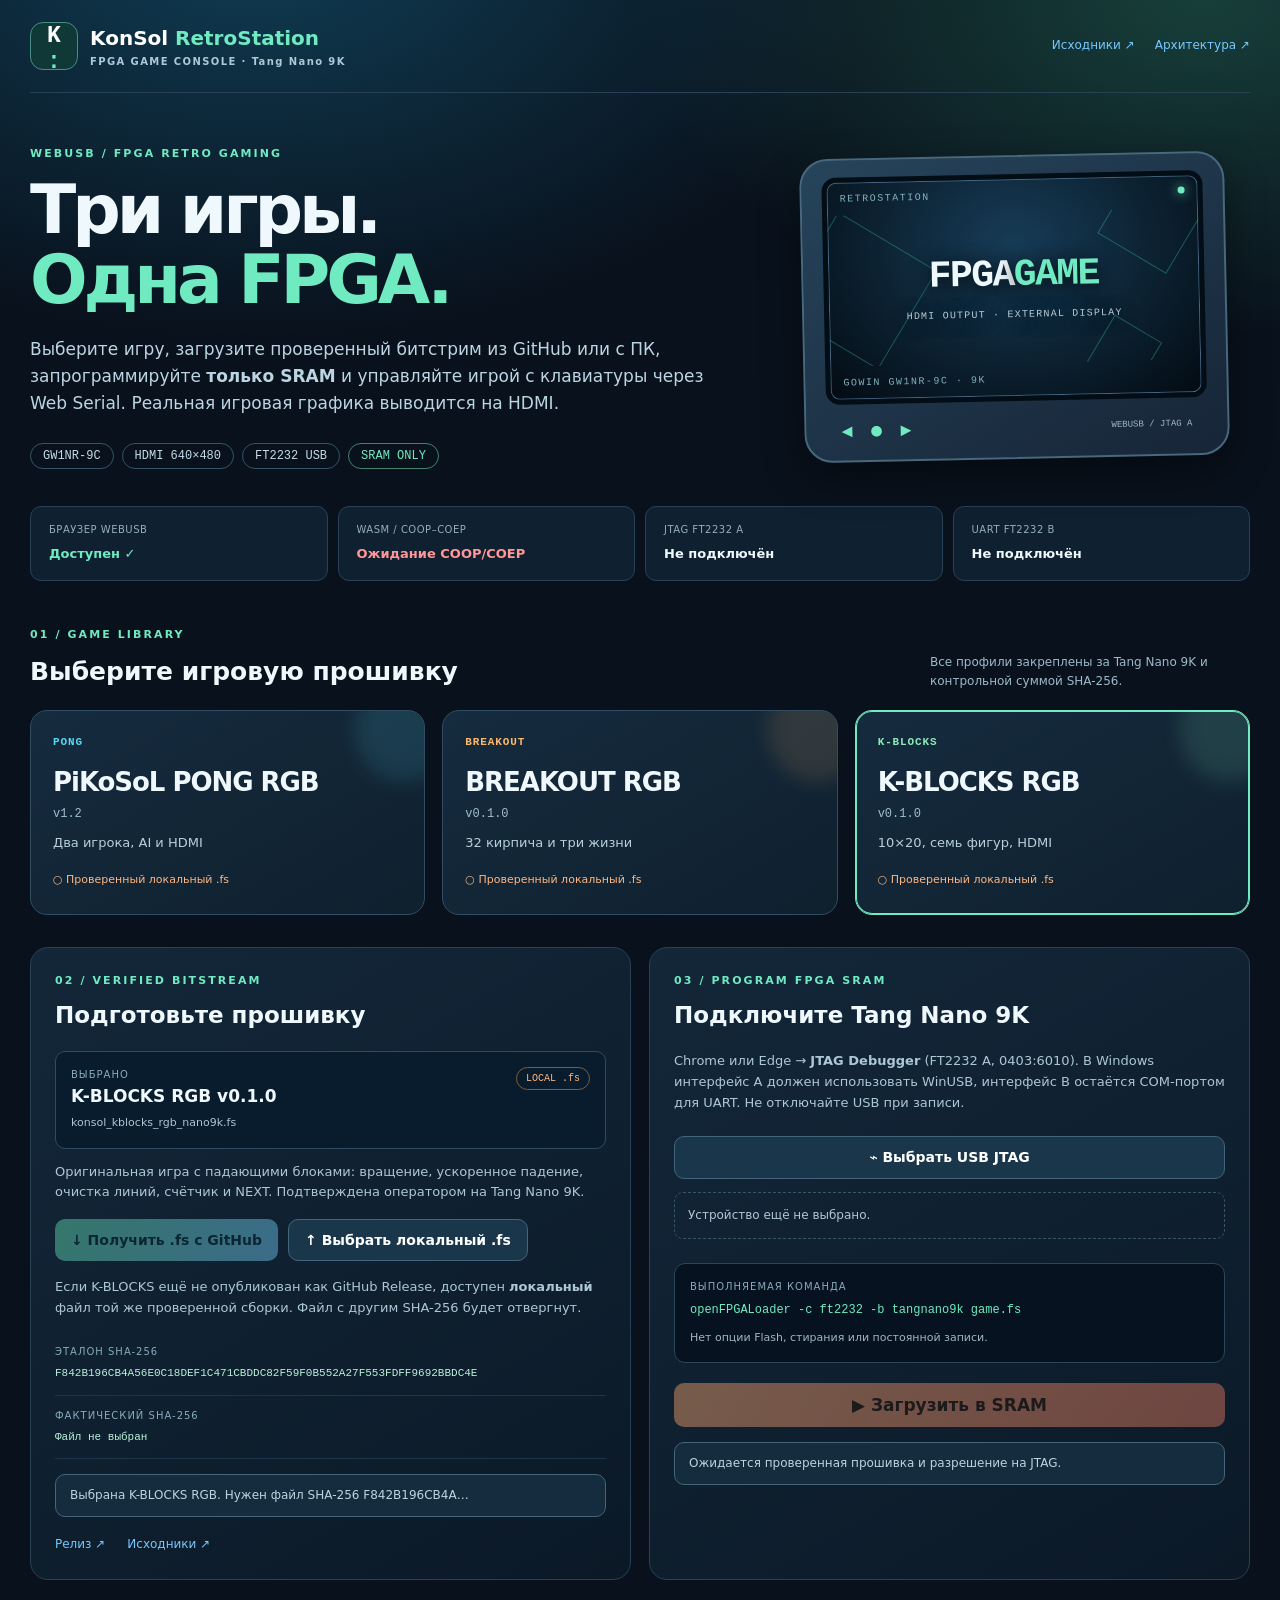
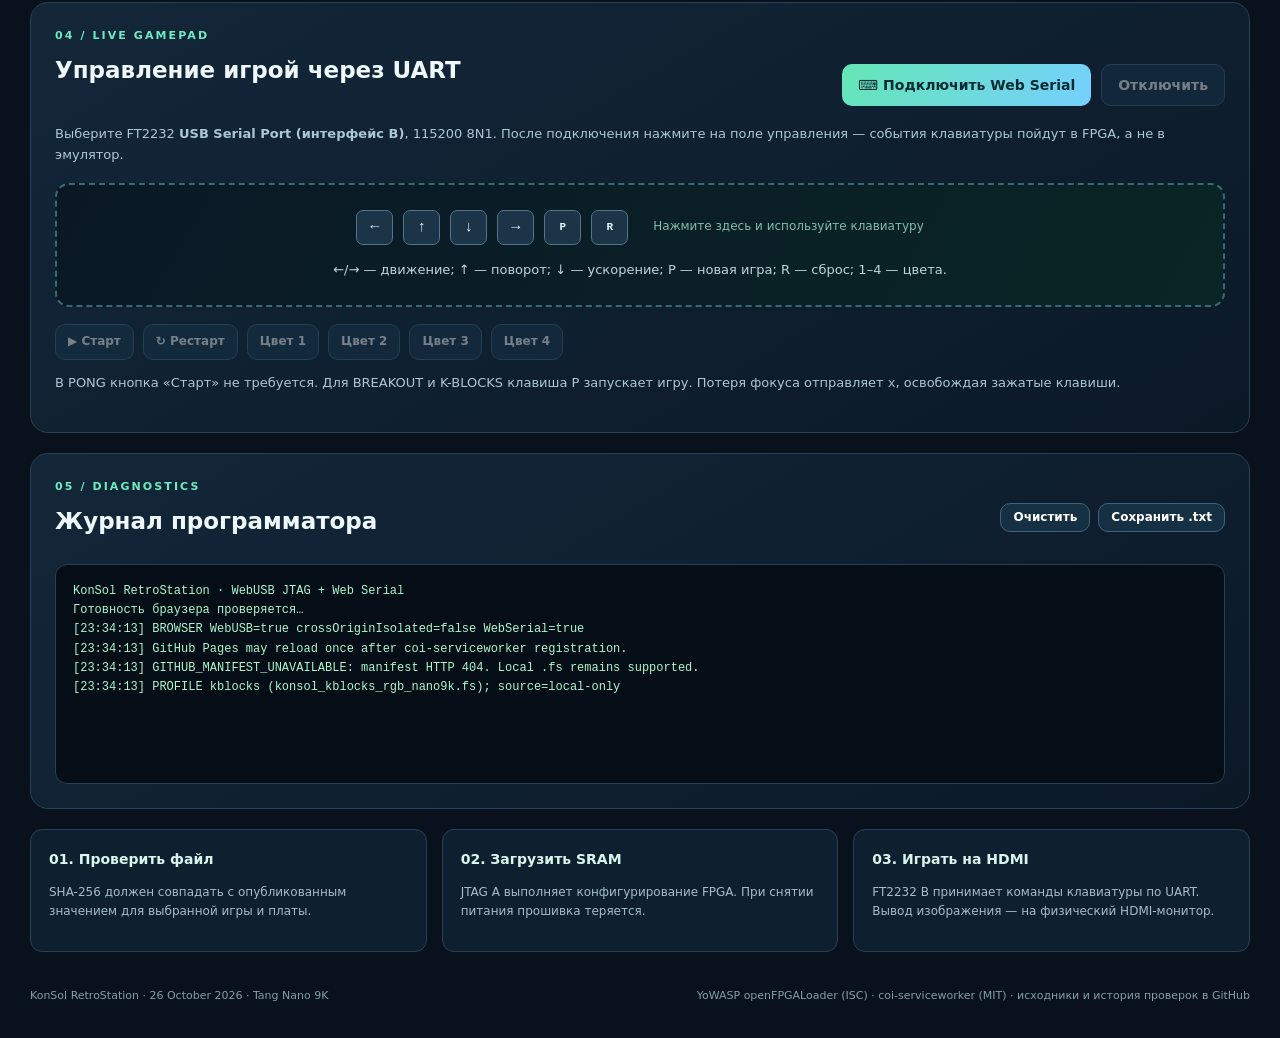
==== docs/console/index.html @ 0980769a "feat(console): browser FPGA game selector, WebUSB SRAM and Web Serial, pinned Pages release deploy" ====
<!doctype html>
<html lang="ru">
<head>
  <meta charset="utf-8">
  <meta name="viewport" content="width=device-width, initial-scale=1">
  <meta name="theme-color" content="#0b1523">
  <meta name="description" content="KonSol RetroStation — браузерная игровая консоль и SRAM WebUSB-программатор для Sipeed Tang Nano 9K. Pong, Breakout, K-Blocks.">
  <title>KonSol RetroStation · FPGA GAME CONSOLE</title>
  <link rel="stylesheet" href="./style.css">
  <!-- MIT-licensed coi-serviceworker is downloaded from a pinned version of our existing PiKoSoL loader at Pages build time. -->
  <script src="./coi-serviceworker.js"></script>
  <script type="module" src="./app.js"></script>
</head>
<body>
  <div class="top-glow"></div>
  <div class="shell">
    <header class="topbar">
      <a class="identity" href="../"><span class="mark">K<span>:</span></span><span>KonSol <b>RetroStation</b><small>FPGA GAME CONSOLE · Tang Nano 9K</small></span></a>
      <nav aria-label="Проект">
        <a href="https://github.com/AIDevelopersMonster/KonSol-RetroStation" target="_blank" rel="noopener noreferrer">Исходники ↗</a>
        <a href="https://github.com/AIDevelopersMonster/KonSol-RetroStation/blob/main/docs/ARCHITECTURE.md" target="_blank" rel="noopener noreferrer">Архитектура ↗</a>
      </nav>
    </header>

    <main>
      <section class="hero">
        <div>
          <p class="eyebrow">WEBUSB / FPGA RETRO GAMING</p>
          <h1>Три игры.<br><span>Одна FPGA.</span></h1>
          <p class="lead">Выберите игру, загрузите проверенный битстрим из GitHub или с ПК, запрограммируйте <strong>только SRAM</strong> и управляйте игрой с клавиатуры через Web Serial. Реальная игровая графика выводится на HDMI.</p>
          <div class="capabilities"><span>GW1NR-9C</span><span>HDMI 640×480</span><span>FT2232 USB</span><span class="safe">SRAM ONLY</span></div>
        </div>
        <div class="console-graphic" aria-label="Схема аппаратной консоли" role="img">
          <div class="console-screen"><div class="screen-top"><span>RETROSTATION</span><span class="live-dot"></span></div><div class="screen-middle"><div class="ornament a"></div><div class="ornament b"></div><div class="ornament c"></div><div class="screen-copy">FPGA<span>GAME</span><small>HDMI OUTPUT · EXTERNAL DISPLAY</small></div></div><div class="screen-foot">GOWIN GW1NR-9C · 9K</div></div>
          <div class="console-front"><span>◀</span><span>●</span><span>▶</span><small>WEBUSB / JTAG A</small></div>
        </div>
      </section>

      <div class="environment" role="group" aria-label="Проверка браузера">
        <div><span>БРАУЗЕР WEBUSB</span><strong id="usb-status">Проверка…</strong></div>
        <div><span>WASM / COOP–COEP</span><strong id="isolation-status">Проверка…</strong></div>
        <div><span>JTAG FT2232 A</span><strong id="jtag-status">Не подключён</strong></div>
        <div><span>UART FT2232 B</span><strong id="serial-status">Не подключён</strong></div>
      </div>

      <section class="library" aria-labelledby="library-title">
        <div class="section-head"><div><p class="eyebrow">01 / GAME LIBRARY</p><h2 id="library-title">Выберите игровую прошивку</h2></div><p>Все профили закреплены за Tang Nano 9K и контрольной суммой SHA-256.</p></div>
        <div class="game-grid" id="game-grid" role="radiogroup" aria-label="Выбор игры">
          <div class="loading">Загрузка проверенного каталога игр…</div>
        </div>
      </section>

      <div class="columns">
        <section class="panel" aria-labelledby="firmware-title">
          <p class="eyebrow">02 / VERIFIED BITSTREAM</p>
          <h2 id="firmware-title">Подготовьте прошивку</h2>
          <div class="selected"><div><small>ВЫБРАНО</small><strong id="selected-game">—</strong><span id="selected-file">Нет файла .fs</span></div><div id="remote-status" class="status-pill">Проверка GitHub…</div></div>
          <p class="help" id="game-description">Выберите одну из игр.</p>
          <div class="actions">
            <button id="download-button" class="button primary" type="button" disabled>↓ Получить .fs с GitHub</button>
            <button id="local-button" class="button outline" type="button" disabled>↑ Выбрать локальный .fs</button>
            <input type="file" id="local-file" accept=".fs" hidden>
          </div>
          <p class="help">Если K-BLOCKS ещё не опубликован как GitHub Release, доступен <b>локальный</b> файл той же проверенной сборки. Файл с другим SHA-256 будет отвергнут.</p>
          <div class="checksum"><span>ЭТАЛОН SHA-256</span><code id="expected-sha">—</code></div>
          <div class="checksum"><span>ФАКТИЧЕСКИЙ SHA-256</span><code id="actual-sha">Файл не выбран</code></div>
          <div class="result neutral" id="verification-status" role="status">Для программирования необходим точный SHA-256 PASS.</div>
          <div class="minor-links"><a id="release-link" target="_blank" rel="noopener noreferrer">Релиз ↗</a><a id="source-link" target="_blank" rel="noopener noreferrer">Исходники ↗</a></div>
        </section>

        <section class="panel" aria-labelledby="program-title">
          <p class="eyebrow">03 / PROGRAM FPGA SRAM</p>
          <h2 id="program-title">Подключите Tang Nano 9K</h2>
          <p class="help">Chrome или Edge → <b>JTAG Debugger</b> (FT2232 A, 0403:6010). В Windows интерфейс A должен использовать WinUSB, интерфейс B остаётся COM-портом для UART. Не отключайте USB при записи.</p>
          <button id="connect-jtag" class="button outline wide" type="button">⌁ Выбрать USB JTAG</button>
          <p id="device-description" class="device-info">Устройство ещё не выбрано.</p>
          <div class="command"><span>ВЫПОЛНЯЕМАЯ КОМАНДА</span><code>openFPGALoader -c ft2232 -b tangnano9k game.fs</code><small>Нет опции Flash, стирания или постоянной записи.</small></div>
          <button id="program-button" class="button program wide" type="button" disabled>▶ Загрузить в SRAM</button>
          <div class="result neutral" id="program-status" role="status">Ожидается проверенная прошивка и разрешение на JTAG.</div>
        </section>
      </div>

      <section class="panel controller" aria-labelledby="controls-title">
        <div class="section-head"><div><p class="eyebrow">04 / LIVE GAMEPAD</p><h2 id="controls-title">Управление игрой через UART</h2></div><div class="serial-buttons"><button id="connect-serial" class="button primary" type="button">⌨ Подключить Web Serial</button><button id="disconnect-serial" class="button outline" type="button" disabled>Отключить</button></div></div>
        <p class="help">Выберите FT2232 <b>USB Serial Port (интерфейс B)</b>, 115200 8N1. После подключения нажмите на поле управления — события клавиатуры пойдут в FPGA, а не в эмулятор.</p>
        <div id="gamepad" class="gamepad" tabindex="0" role="group" aria-label="Игровая клавиатура" aria-describedby="controls-description">
          <div class="gamepad-keys"><span class="keycap">←</span><span class="keycap">↑</span><span class="keycap">↓</span><span class="keycap">→</span><span class="keycap small-key">P</span><span class="keycap small-key">R</span><span class="gamepad-tip">Нажмите здесь и используйте клавиатуру</span></div>
          <p id="controls-description">Для каждой игры назначение клавиш своё.</p>
        </div>
        <div class="quick"><button class="button outline quick-cmd" data-command="p" type="button" disabled>▶ Старт</button><button class="button outline quick-cmd" data-command="r" type="button" disabled>↻ Рестарт</button><button class="button outline quick-cmd" data-command="1" type="button" disabled>Цвет 1</button><button class="button outline quick-cmd" data-command="2" type="button" disabled>Цвет 2</button><button class="button outline quick-cmd" data-command="3" type="button" disabled>Цвет 3</button><button class="button outline quick-cmd" data-command="4" type="button" disabled>Цвет 4</button></div>
        <p class="help">В PONG кнопка «Старт» не требуется. Для BREAKOUT и K-BLOCKS клавиша P запускает игру. Потеря фокуса отправляет <code>x</code>, освобождая зажатые клавиши.</p>
      </section>

      <section class="panel event-log"><div class="log-head"><div><p class="eyebrow">05 / DIAGNOSTICS</p><h2>Журнал программатора</h2></div><div class="log-actions"><button id="clear-log" class="button text-button" type="button">Очистить</button><button id="download-log" class="button text-button" type="button">Сохранить .txt</button></div></div><pre id="log" role="log" aria-live="off">KonSol RetroStation · WebUSB JTAG + Web Serial
Готовность браузера проверяется…
</pre></section>

      <section class="howto"><div><b>01. Проверить файл</b><p>SHA-256 должен совпадать с опубликованным значением для выбранной игры и платы.</p></div><div><b>02. Загрузить SRAM</b><p>JTAG A выполняет конфигурирование FPGA. При снятии питания прошивка теряется.</p></div><div><b>03. Играть на HDMI</b><p>FT2232 B принимает команды клавиатуры по UART. Вывод изображения — на физический HDMI-монитор.</p></div></section>
    </main>
    <footer><span>KonSol RetroStation · 26 October 2026 · Tang Nano 9K</span><span>YoWASP openFPGALoader (ISC) · coi-serviceworker (MIT) · исходники и история проверок в GitHub</span></footer>
  </div>
</body>
</html>
---- docs/console/style.css ----
:root{color-scheme:dark;--bg:#09111c;--panel:#101f2e;--panel2:#132639;--edge:#284156;--text:#eff8fc;--muted:#9dbac9;--mint:#70eac1;--blue:#77c8fe;--orange:#ffb681}*{box-sizing:border-box}html{scroll-behavior:smooth}body{margin:0;background:var(--bg);color:var(--text);font:14px/1.6 system-ui,-apple-system,"Segoe UI",sans-serif}button,input{font:inherit}button{cursor:pointer}button:disabled{opacity:.43;cursor:not-allowed}a{color:var(--blue);text-decoration:none}a:hover{text-decoration:underline}a:focus-visible,button:focus-visible,.gamepad:focus-visible,.game-card:focus-visible{outline:3px solid var(--mint);outline-offset:3px}.top-glow{position:absolute;z-index:-1;top:0;width:100%;height:640px;background:radial-gradient(ellipse 800px 500px at 20% -60px,#103d54 0,transparent 80%),radial-gradient(ellipse 720px 420px at 94% 0,#173f3a 0,transparent 80%)}.shell{max-width:1440px;margin:auto;padding:0 30px}.topbar{display:flex;justify-content:space-between;align-items:center;gap:26px;border-bottom:1px solid var(--edge);padding:22px 0}.identity{display:flex;gap:12px;align-items:center;color:#fff;font-weight:850;font-size:20px}.identity b{color:var(--mint)}.identity small{display:block;font-size:10px;color:#adc9d8;letter-spacing:.14em}.mark{display:grid;place-items:center;width:48px;height:48px;font:900 23px ui-monospace,monospace;border:1px solid #468e85;border-radius:13px;background:#103836}.mark span{color:var(--mint)}.topbar nav{display:flex;gap:20px;flex-wrap:wrap}.topbar nav a{font-size:12px}.hero{display:grid;grid-template-columns:1.25fr .85fr;gap:55px;align-items:center;padding:52px 0 37px}.eyebrow{color:var(--mint);font-size:11px;font-weight:800;letter-spacing:.19em;margin:0 0 8px}.hero h1{font-size:clamp(45px,5.3vw,78px);line-height:1.04;letter-spacing:-.06em;margin:12px 0 20px}.hero h1 span{color:var(--mint)}.lead{color:#bbd5e2;font-size:17px;max-width:680px}.capabilities{display:flex;gap:8px;flex-wrap:wrap;margin-top:26px}.capabilities span{border:1px solid #335467;border-radius:20px;padding:5px 12px;font:12px ui-monospace,monospace;color:#c4dce8}.capabilities .safe{border-color:#43836b;color:var(--mint)}.console-graphic{max-width:425px;width:100%;margin:0 auto;padding:17px 20px;background:linear-gradient(150deg,#26445b,#172537);border:2px solid #47687d;border-radius:28px;transform:rotate(-1.2deg);box-shadow:0 15px 40px #0006}.console-screen{min-height:225px;border:5px solid #020d15;border-radius:14px;background:radial-gradient(ellipse at 50% 30%,#173c57,#030b12);box-shadow:inset 0 0 0 1px #476785}.screen-top,.screen-foot{display:flex;justify-content:space-between;margin:11px 13px;color:#83b2bd;font:10px ui-monospace,monospace;letter-spacing:.15em}.live-dot{width:7px;height:7px;border-radius:100%;background:var(--mint);box-shadow:0 0 12px var(--mint)}.screen-middle{position:relative;min-height:151px;display:grid;place-items:center;overflow:hidden}.screen-copy{z-index:1;font:900 38px/1 ui-monospace,monospace;letter-spacing:-.04em;text-align:center;text-shadow:0 3px 20px #03080c}.screen-copy span{color:var(--mint)}.screen-copy small{display:block;font:10px ui-monospace,monospace;letter-spacing:.12em;color:#b8ccd7;margin-top:15px}.ornament{position:absolute;border:1px solid #4afcca45;transform:rotate(32deg)}.ornament.a{width:115px;height:115px;left:-28px}.ornament.b{width:80px;height:80px;right:6px;top:-30px}.ornament.c{width:55px;height:55px;right:49px;bottom:-19px}.console-front{display:flex;align-items:center;gap:18px;margin:15px 15px 2px;color:var(--mint)}.console-front small{margin-left:auto;color:#9ab8c8;font:9px ui-monospace,monospace}.environment{display:grid;grid-template-columns:repeat(4,1fr);gap:10px;margin:0 0 45px}.environment div{background:#0f2131;border:1px solid var(--edge);border-radius:11px;padding:15px 18px;min-width:0}.environment span{display:block;font-size:10px;color:#93adbf;letter-spacing:.05em}.environment strong{display:block;margin-top:6px;font-size:13px;overflow-wrap:anywhere}.environment .pass{color:var(--mint)}.environment .fail{color:#ff9797}.section-head{display:flex;align-items:end;justify-content:space-between;gap:18px;margin-bottom:18px}.section-head h2{font-size:25px;margin:0}.section-head>p{color:var(--muted);font-size:12px;max-width:320px;margin:0}.library{margin:0 0 32px}.game-grid{display:grid;grid-template-columns:repeat(3,1fr);gap:17px}.game-card{min-width:0;color:var(--text);text-align:left;background:linear-gradient(150deg,#152b3e,#0f202e);border:1px solid #314d62;border-radius:17px;padding:23px 22px;position:relative;overflow:hidden;cursor:pointer;min-height:205px;transition:border-color .15s,transform .15s}.game-card:hover{transform:translateY(-3px);border-color:#73bdc9}.game-card.active{border-color:var(--mint);box-shadow:inset 0 0 0 1px var(--mint)}.game-card .game-mark{font:800 11px ui-monospace,monospace;letter-spacing:.08em;color:var(--card-color,var(--mint))}.game-card .game-title{font-size:26px;font-weight:850;margin:14px 0 4px;letter-spacing:-.04em}.game-card .game-version{font:12px ui-monospace,monospace;color:#a1bece}.game-card .game-sub{font-size:13px;color:#b7d0db;margin-top:12px}.game-card .game-state{font-size:11px;color:var(--muted);margin-top:17px}.game-card .game-state.ready{color:var(--mint)}.game-card .game-state.local{color:var(--orange)}.game-card .swatch{position:absolute;width:100px;height:100px;right:-30px;top:-30px;border-radius:50%;background:var(--card-color,var(--mint));opacity:.13;filter:blur(10px)}.loading{color:var(--muted);padding:25px}.columns{display:grid;grid-template-columns:1fr 1fr;gap:18px}.panel{background:linear-gradient(150deg,#132739,#0b1927);border:1px solid var(--edge);border-radius:18px;padding:24px;min-width:0;margin-bottom:20px}.panel h2{font-size:23px;margin:7px 0 17px}.help{font-size:13px;color:#acc7d6;line-height:1.6}.selected{border:1px solid #2e4b61;padding:15px;display:flex;align-items:flex-start;justify-content:space-between;gap:10px;background:#091c2d;border-radius:10px}.selected small,.command span,.checksum span{display:block;font-size:10px;color:#89aabd;letter-spacing:.1em}.selected strong{display:block;font-size:17px}.selected span{font-size:11px;color:#adc4d3;overflow-wrap:anywhere}.status-pill{border:1px solid #526d79;border-radius:15px;padding:5px 9px;font:10px ui-monospace,monospace;white-space:nowrap;flex-shrink:0;color:#bcd0dd}.status-pill.ready{color:var(--mint);border-color:#25775e}.status-pill.local{color:var(--orange);border-color:#805c3c}.actions{display:flex;flex-wrap:wrap;gap:10px;margin:16px 0}.button{border:1px solid #42637a;border-radius:10px;background:#1b364b;color:white;padding:11px 16px;font-weight:700;white-space:normal;line-height:1.3}.button.primary{border:0;background:linear-gradient(120deg,#65e6b5,#75cffe);color:#062b33}.button.outline{background:#19364b;border-color:#42657c}.button.program{background:linear-gradient(120deg,#ffa96d,#ef7d61);color:#301604;border:0;font-size:17px}.button.wide{width:100%;margin-top:10px}.button.text-button{padding:6px 12px;font-size:12px;background:#152f43}.checksum{padding:12px 0;border-bottom:1px solid #1d3548}.checksum code{display:block;font:11px/1.6 ui-monospace,monospace;color:#b9f2d9;margin-top:5px;overflow-wrap:anywhere}.result{font-size:12px;border:1px solid #43667a;border-radius:10px;padding:11px 14px;margin-top:15px}.result.neutral{color:#bdd3df;background:#142c3d}.result.ok{color:#9bffce;border-color:#368c6d;background:#113b32}.result.error{color:#ffb8b8;border-color:#915665;background:#3b1d29}.minor-links{display:flex;gap:22px;margin-top:18px;font-size:12px}.device-info{border:1px dashed #365669;padding:13px;border-radius:9px;font-size:12px;color:#b0c7d4;margin:13px 0}.command{border:1px solid #2a4658;background:#06121f;border-radius:11px;margin:24px 0 10px;padding:15px}.command code{display:block;font:12px ui-monospace,monospace;margin:8px 0;color:var(--mint);overflow-wrap:anywhere}.command small{font-size:11px;color:#9eb6c2}.controller{margin-top:2px}.serial-buttons{display:flex;flex-wrap:wrap;gap:10px}.gamepad{outline:none;border:2px dashed #3c6875;background:linear-gradient(120deg,#0a1826,#092525);border-radius:14px;padding:25px;text-align:center;margin:17px 0;cursor:pointer}.gamepad:focus{border-color:var(--mint);box-shadow:0 0 0 1px var(--mint)}.gamepad-keys{display:flex;flex-wrap:wrap;gap:10px;align-items:center;justify-content:center}.keycap{display:grid;place-items:center;background:#1b3448;border:1px solid #537389;border-radius:7px;min-width:37px;height:35px;color:#e2f7fb;font:700 15px ui-monospace,monospace}.keycap.small-key{font-size:11px}.gamepad-tip{color:#86bba9;margin-left:15px;font-size:12px}.gamepad p{color:#bfd6d9;font-size:13px;margin:15px 0 0}.quick{display:flex;flex-wrap:wrap;gap:9px}.quick .button{font-size:12px;padding:9px 12px}.log-head{display:flex;justify-content:space-between;gap:10px;align-items:center}.log-actions{display:flex;gap:8px}.event-log pre{margin:7px 0 0;min-height:220px;max-height:320px;overflow:auto;white-space:pre-wrap;overflow-wrap:anywhere;background:#050e17;border:1px solid #284052;border-radius:12px;color:#acf7d0;padding:17px;font:12px/1.6 ui-monospace,monospace}.howto{display:grid;grid-template-columns:repeat(3,1fr);gap:15px}.howto>div{background:#0e2030;border:1px solid var(--edge);padding:18px;border-radius:12px}.howto b{color:#d9f5ec}.howto p{font-size:12px;color:#a3bdcb}footer{display:flex;justify-content:space-between;flex-wrap:wrap;gap:17px;padding:35px 0;color:#819fab;font-size:11px}@media(max-width:1000px){.hero,.columns{grid-template-columns:1fr}.console-graphic{display:none}.environment{grid-template-columns:repeat(2,1fr)}}@media(max-width:720px){.game-grid,.howto{grid-template-columns:1fr}.shell{padding:0 14px}.topbar{flex-wrap:wrap}.section-head{display:block}.section-head>p{margin-top:10px}.panel{padding:17px}.hero{padding-top:38px}.hero h1{font-size:47px}.selected{flex-wrap:wrap}.environment div{padding:12px}}@media(prefers-reduced-motion:reduce){.game-card{transition:none}.game-card:hover{transform:none}}
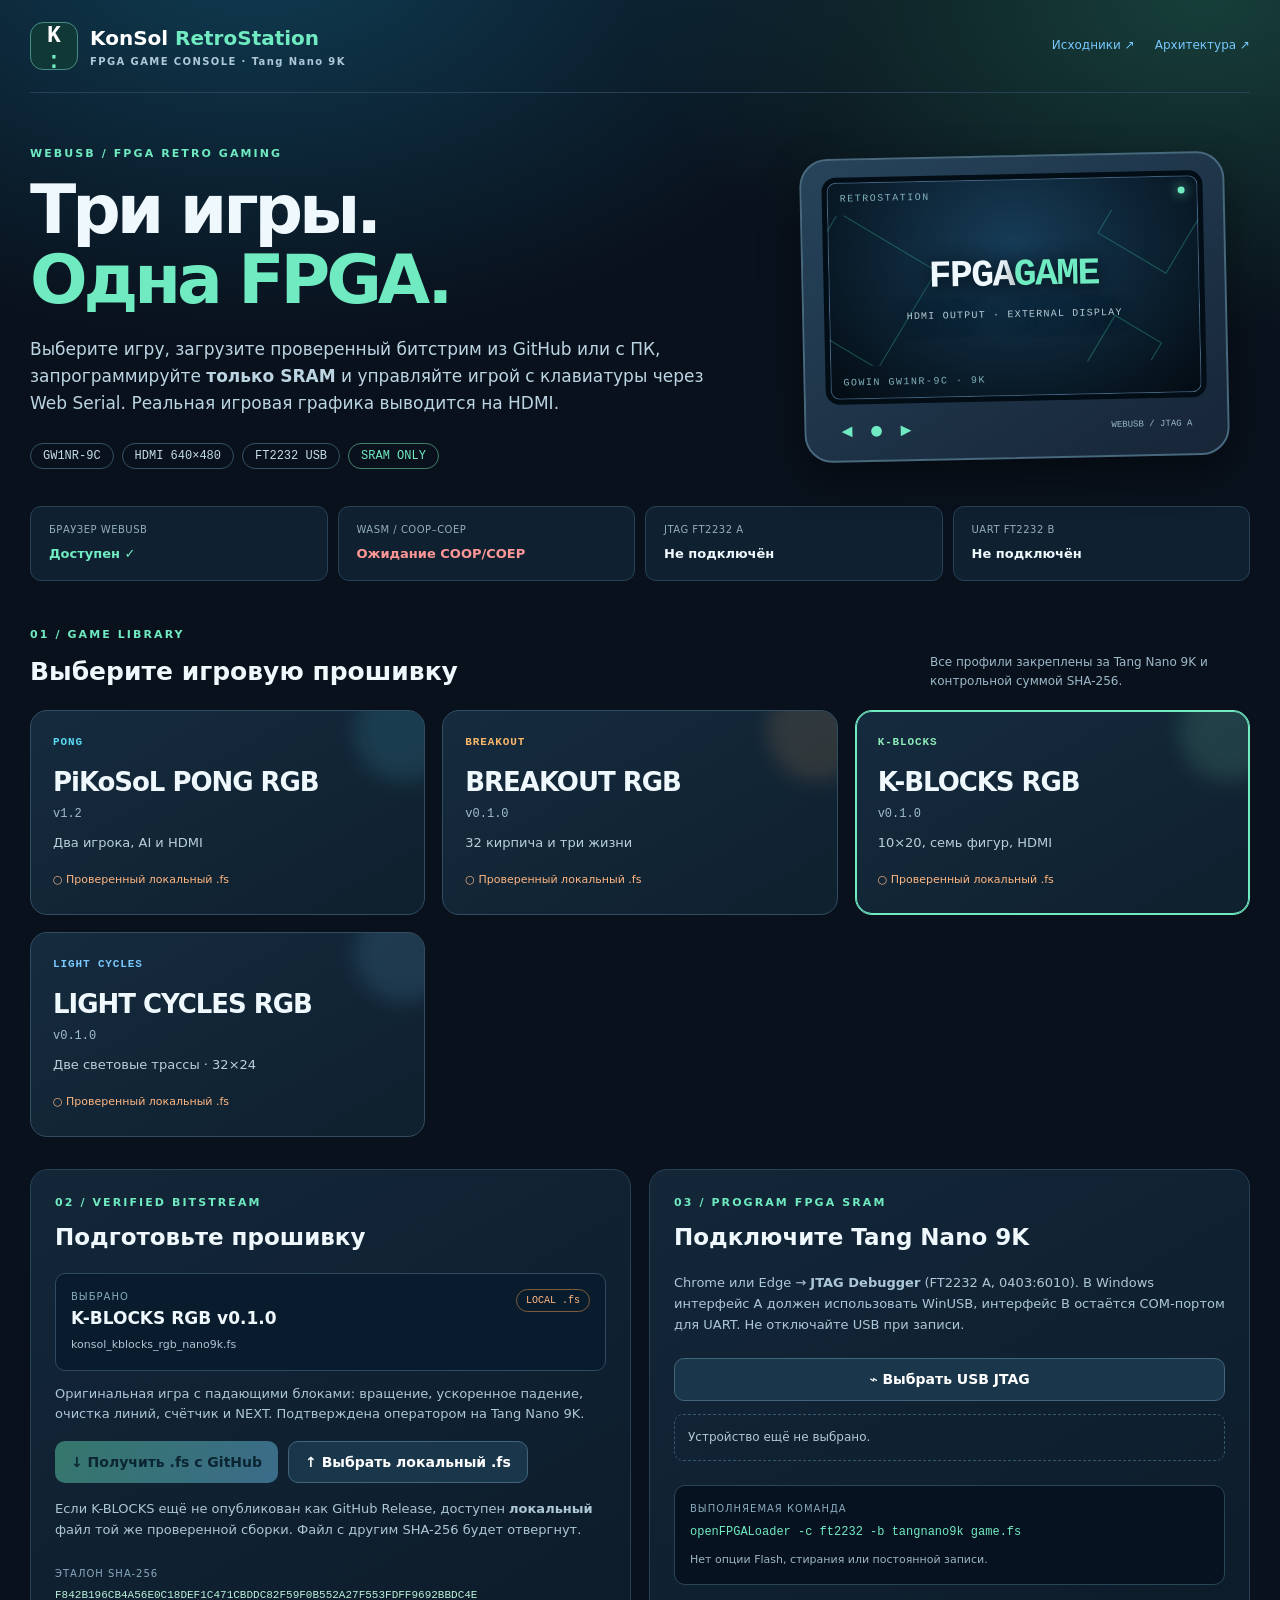
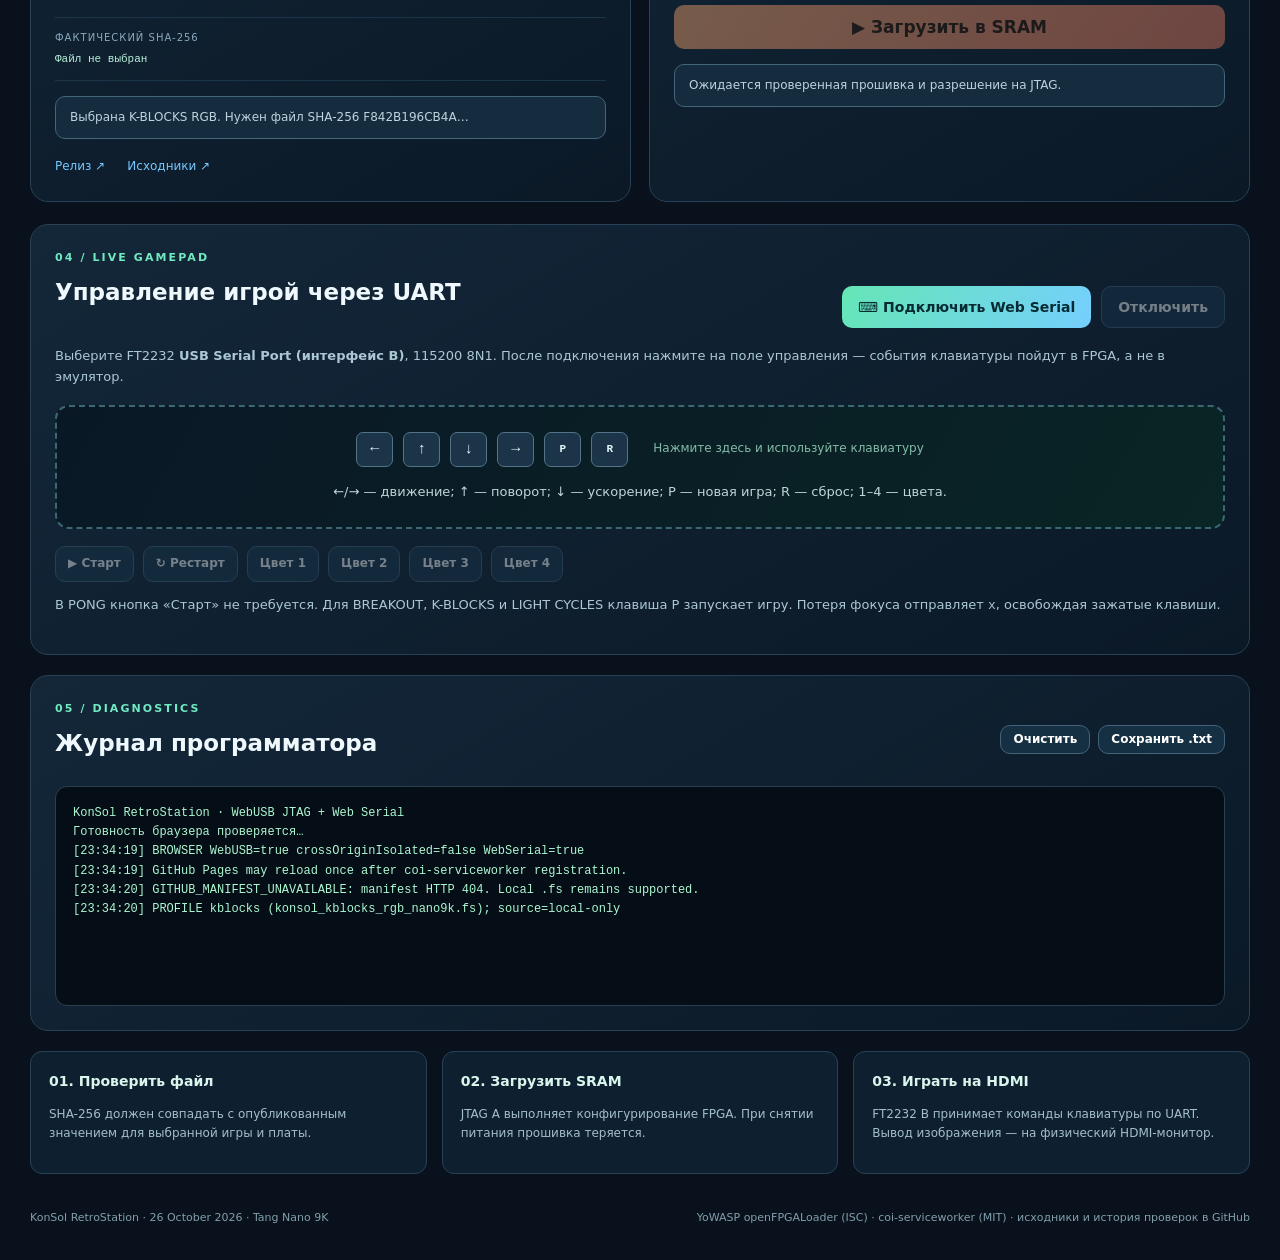
==== commit 058f330e: "feat(console): expand four-game manifest, CI and user-facing controls" ====
--- a/docs/console/index.html
+++ b/docs/console/index.html
@@ -4,7 +4,7 @@
   <meta charset="utf-8">
   <meta name="viewport" content="width=device-width, initial-scale=1">
   <meta name="theme-color" content="#0b1523">
-  <meta name="description" content="KonSol RetroStation — браузерная игровая консоль и SRAM WebUSB-программатор для Sipeed Tang Nano 9K. Pong, Breakout, K-Blocks.">
+  <meta name="description" content="KonSol RetroStation — браузерная игровая консоль и SRAM WebUSB-программатор для Sipeed Tang Nano 9K. Pong, Breakout, K-Blocks, Light Cycles.">
   <title>KonSol RetroStation · FPGA GAME CONSOLE</title>
   <link rel="stylesheet" href="./style.css">
   <!-- MIT-licensed coi-serviceworker is downloaded from a pinned version of our existing PiKoSoL loader at Pages build time. -->
@@ -88,7 +88,7 @@
           <p id="controls-description">Для каждой игры назначение клавиш своё.</p>
         </div>
         <div class="quick"><button class="button outline quick-cmd" data-command="p" type="button" disabled>▶ Старт</button><button class="button outline quick-cmd" data-command="r" type="button" disabled>↻ Рестарт</button><button class="button outline quick-cmd" data-command="1" type="button" disabled>Цвет 1</button><button class="button outline quick-cmd" data-command="2" type="button" disabled>Цвет 2</button><button class="button outline quick-cmd" data-command="3" type="button" disabled>Цвет 3</button><button class="button outline quick-cmd" data-command="4" type="button" disabled>Цвет 4</button></div>
-        <p class="help">В PONG кнопка «Старт» не требуется. Для BREAKOUT и K-BLOCKS клавиша P запускает игру. Потеря фокуса отправляет <code>x</code>, освобождая зажатые клавиши.</p>
+        <p class="help">В PONG кнопка «Старт» не требуется. Для BREAKOUT, K-BLOCKS и LIGHT CYCLES клавиша P запускает игру. Потеря фокуса отправляет <code>x</code>, освобождая зажатые клавиши.</p>
       </section>
 
       <section class="panel event-log"><div class="log-head"><div><p class="eyebrow">05 / DIAGNOSTICS</p><h2>Журнал программатора</h2></div><div class="log-actions"><button id="clear-log" class="button text-button" type="button">Очистить</button><button id="download-log" class="button text-button" type="button">Сохранить .txt</button></div></div><pre id="log" role="log" aria-live="off">KonSol RetroStation · WebUSB JTAG + Web Serial
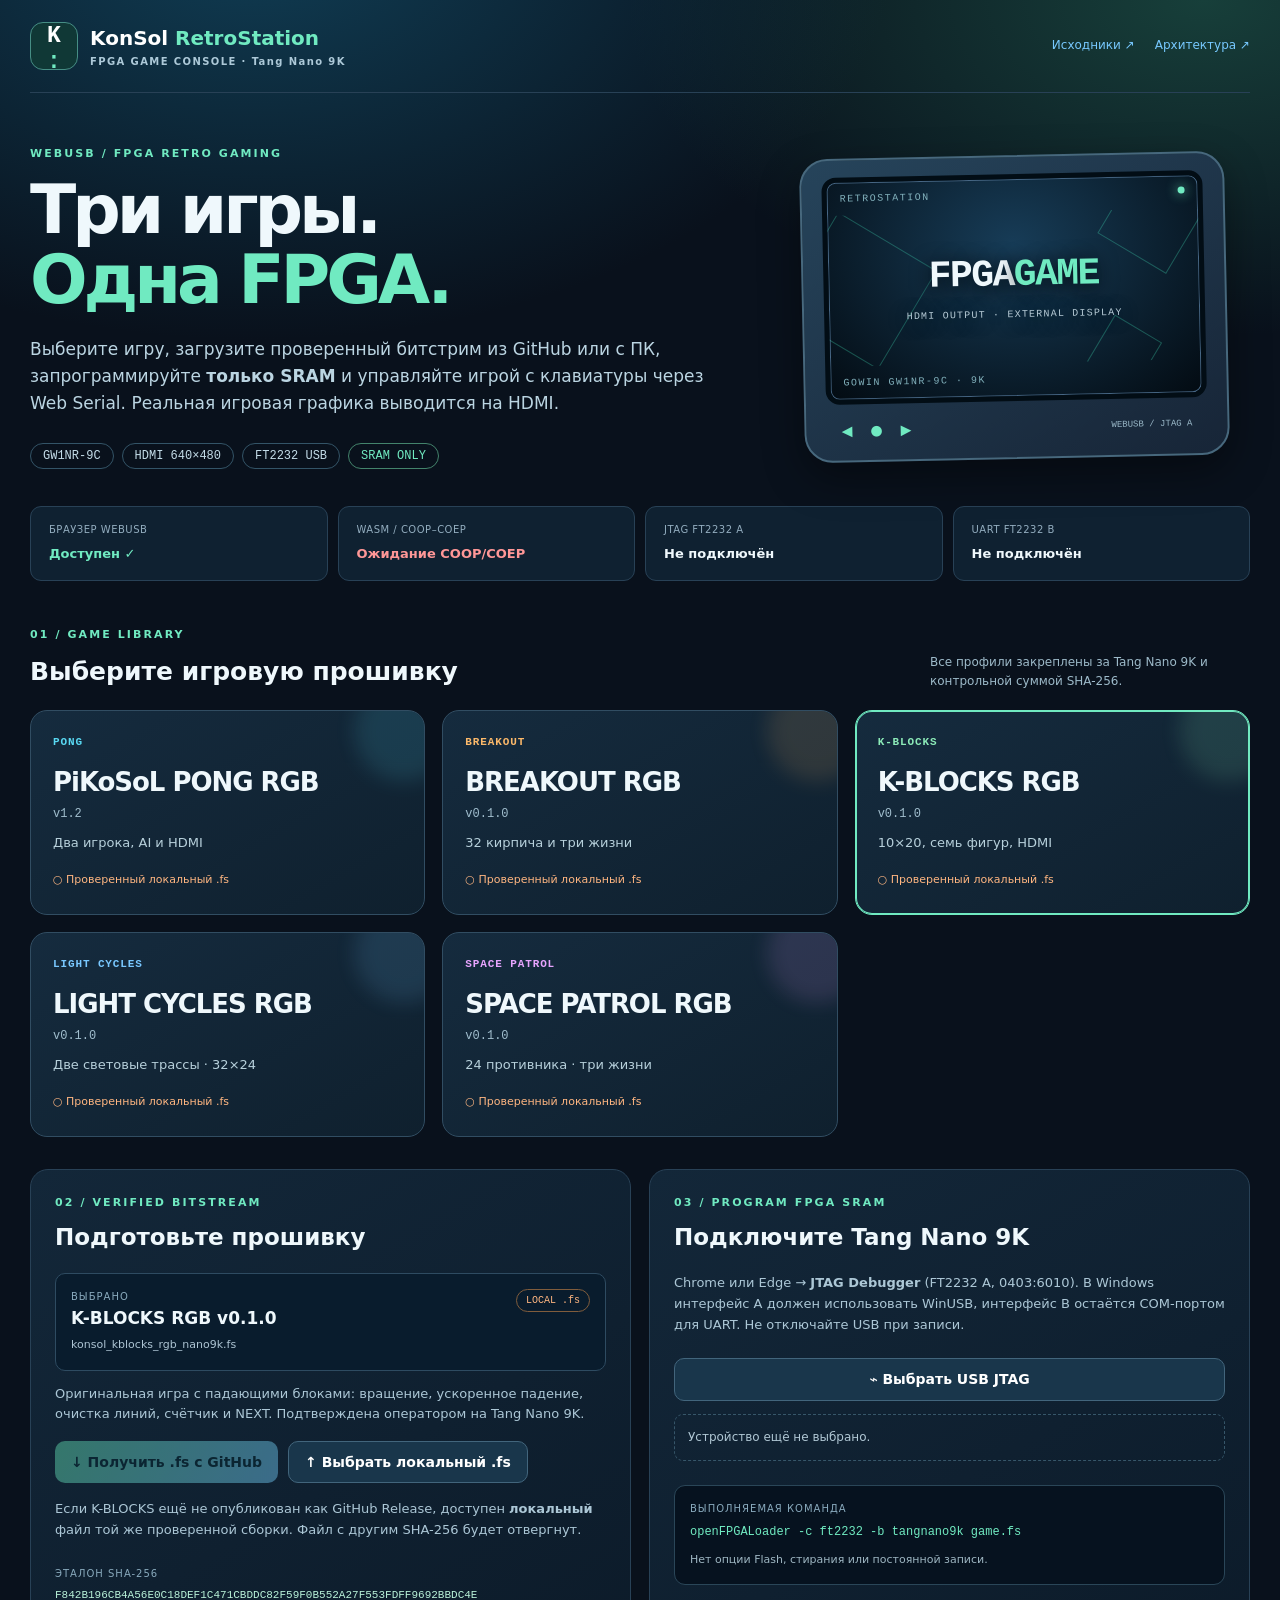
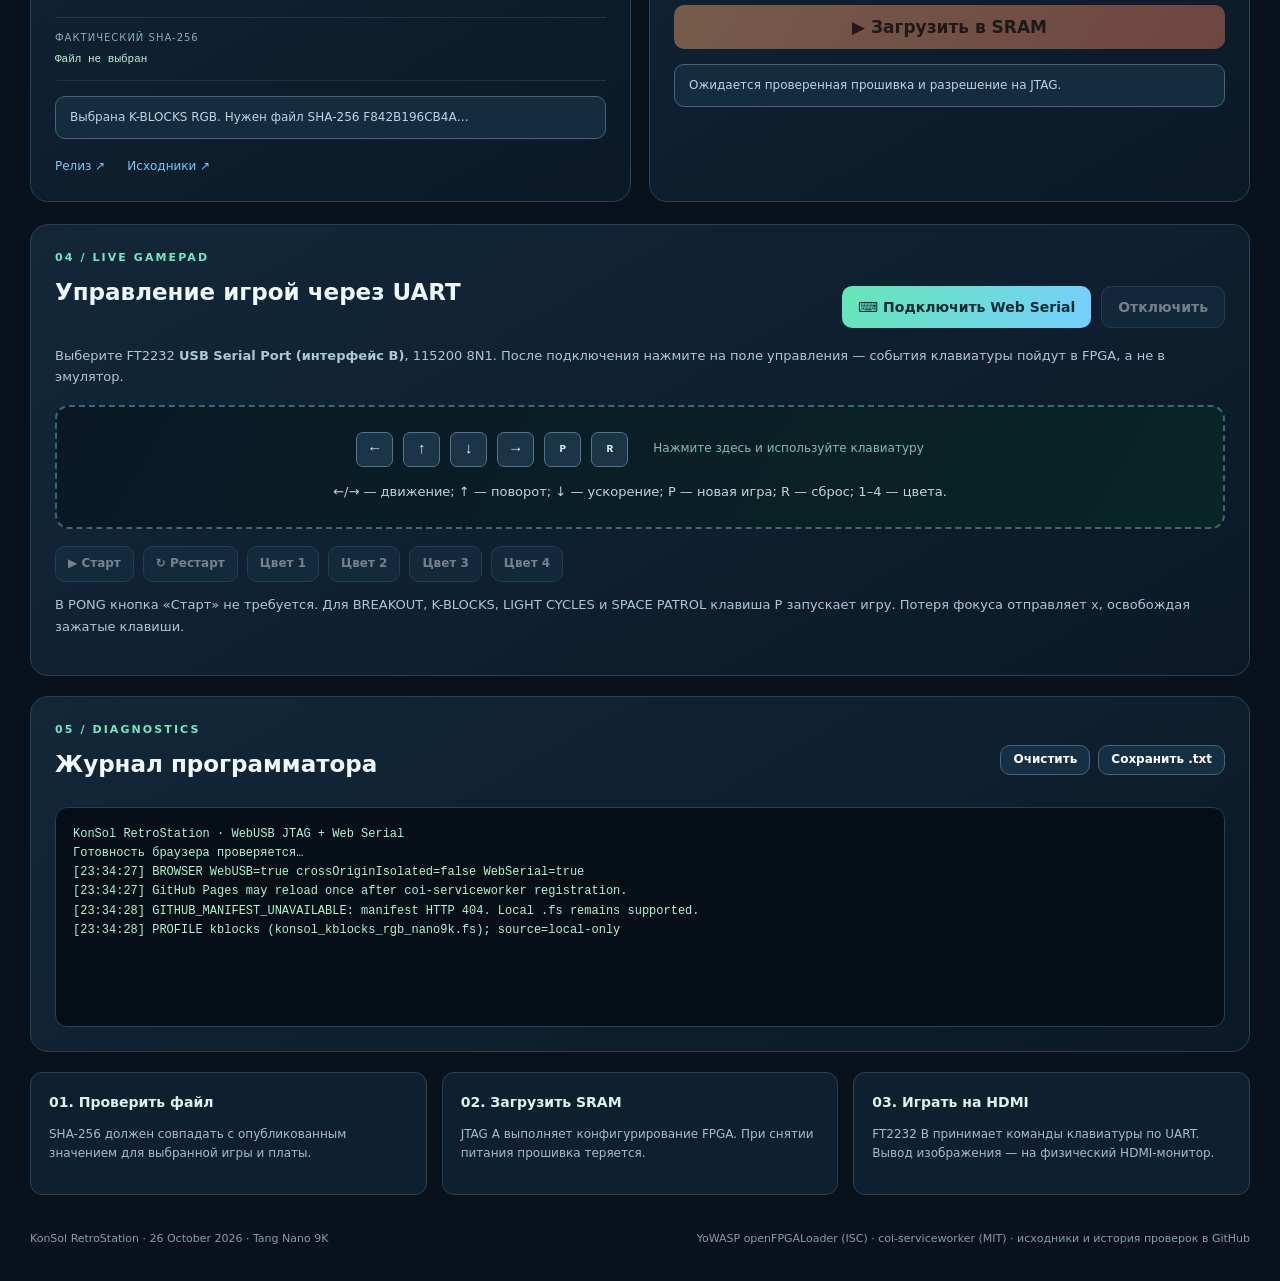
==== commit 409a2c1e: "docs(rs006): fifth arcade game in WebUSB catalogue" ====
--- a/docs/console/index.html
+++ b/docs/console/index.html
@@ -4,7 +4,7 @@
   <meta charset="utf-8">
   <meta name="viewport" content="width=device-width, initial-scale=1">
   <meta name="theme-color" content="#0b1523">
-  <meta name="description" content="KonSol RetroStation — браузерная игровая консоль и SRAM WebUSB-программатор для Sipeed Tang Nano 9K. Pong, Breakout, K-Blocks, Light Cycles.">
+  <meta name="description" content="KonSol RetroStation — браузерная игровая консоль и SRAM WebUSB-программатор для Sipeed Tang Nano 9K. Pong, Breakout, K-Blocks, Light Cycles, Space Patrol.">
   <title>KonSol RetroStation · FPGA GAME CONSOLE</title>
   <link rel="stylesheet" href="./style.css">
   <!-- MIT-licensed coi-serviceworker is downloaded from a pinned version of our existing PiKoSoL loader at Pages build time. -->
@@ -88,7 +88,7 @@
           <p id="controls-description">Для каждой игры назначение клавиш своё.</p>
         </div>
         <div class="quick"><button class="button outline quick-cmd" data-command="p" type="button" disabled>▶ Старт</button><button class="button outline quick-cmd" data-command="r" type="button" disabled>↻ Рестарт</button><button class="button outline quick-cmd" data-command="1" type="button" disabled>Цвет 1</button><button class="button outline quick-cmd" data-command="2" type="button" disabled>Цвет 2</button><button class="button outline quick-cmd" data-command="3" type="button" disabled>Цвет 3</button><button class="button outline quick-cmd" data-command="4" type="button" disabled>Цвет 4</button></div>
-        <p class="help">В PONG кнопка «Старт» не требуется. Для BREAKOUT, K-BLOCKS и LIGHT CYCLES клавиша P запускает игру. Потеря фокуса отправляет <code>x</code>, освобождая зажатые клавиши.</p>
+        <p class="help">В PONG кнопка «Старт» не требуется. Для BREAKOUT, K-BLOCKS, LIGHT CYCLES и SPACE PATROL клавиша P запускает игру. Потеря фокуса отправляет <code>x</code>, освобождая зажатые клавиши.</p>
       </section>
 
       <section class="panel event-log"><div class="log-head"><div><p class="eyebrow">05 / DIAGNOSTICS</p><h2>Журнал программатора</h2></div><div class="log-actions"><button id="clear-log" class="button text-button" type="button">Очистить</button><button id="download-log" class="button text-button" type="button">Сохранить .txt</button></div></div><pre id="log" role="log" aria-live="off">KonSol RetroStation · WebUSB JTAG + Web Serial
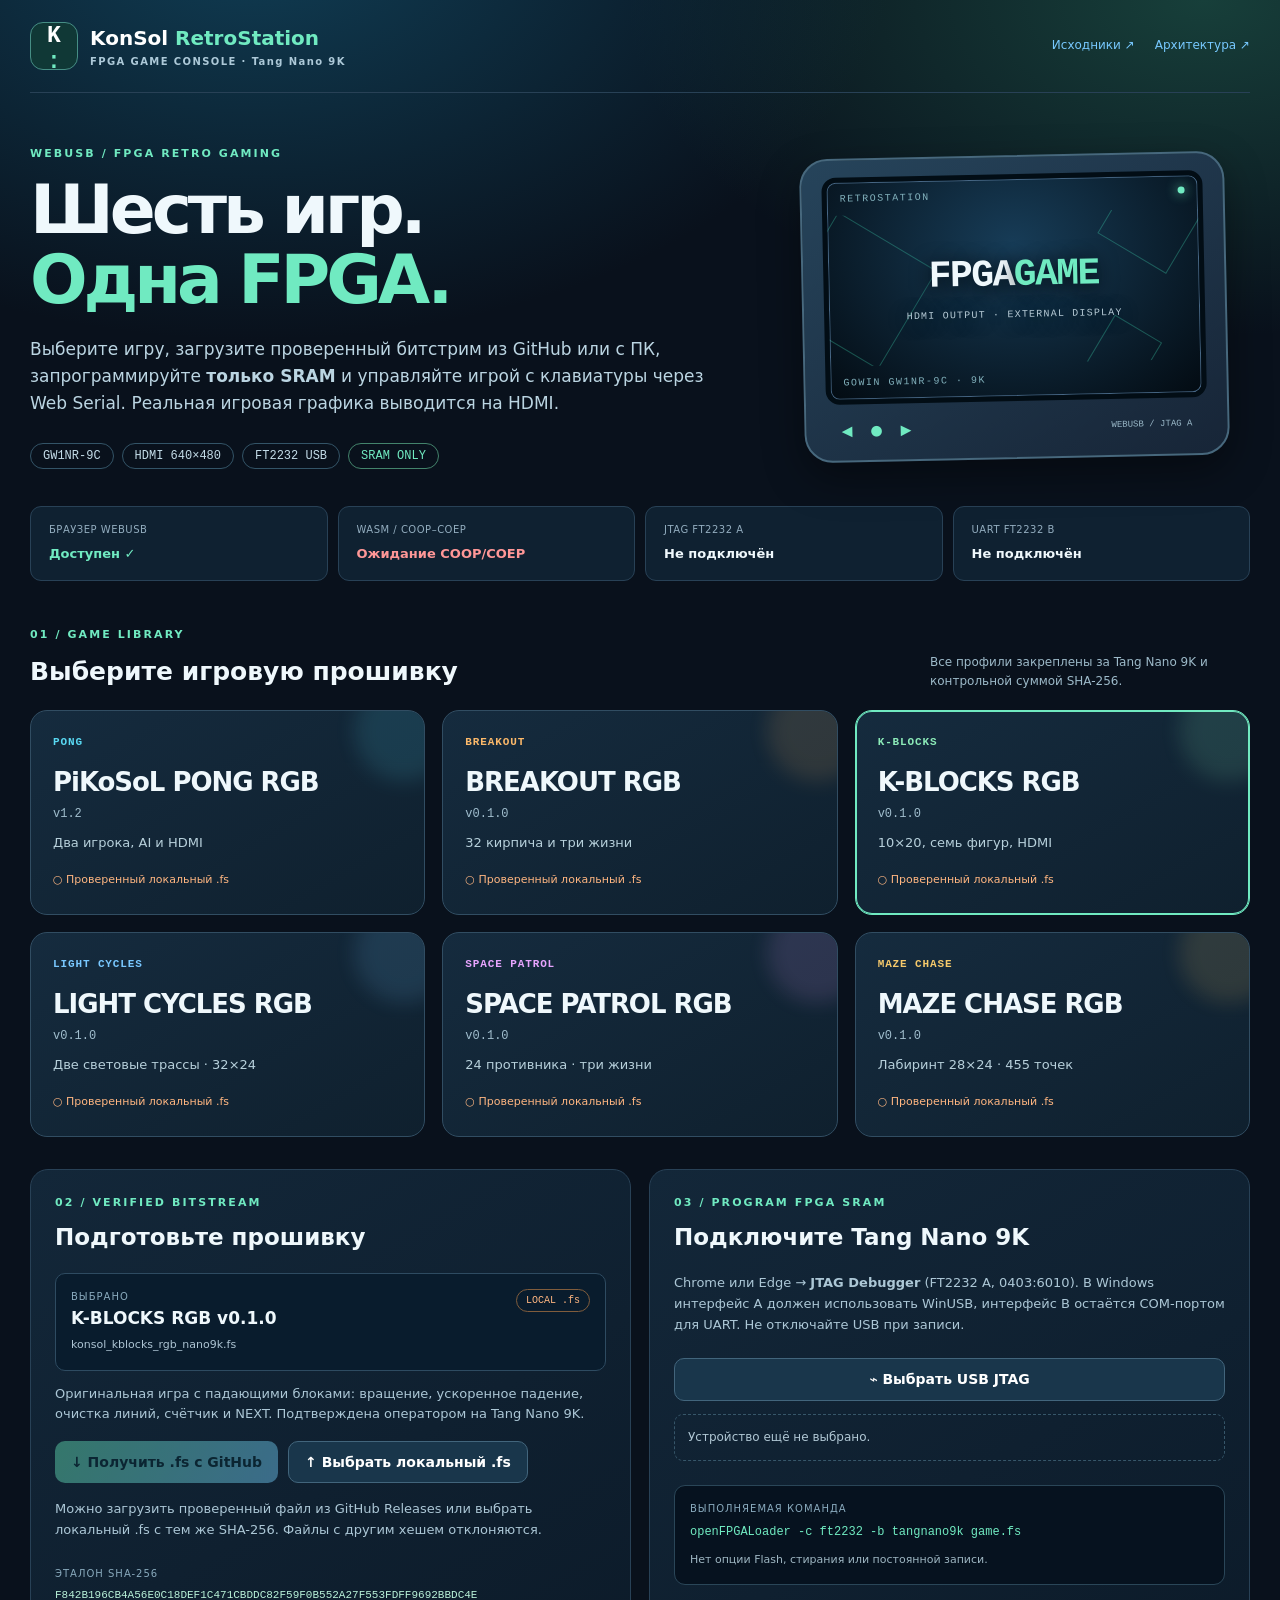
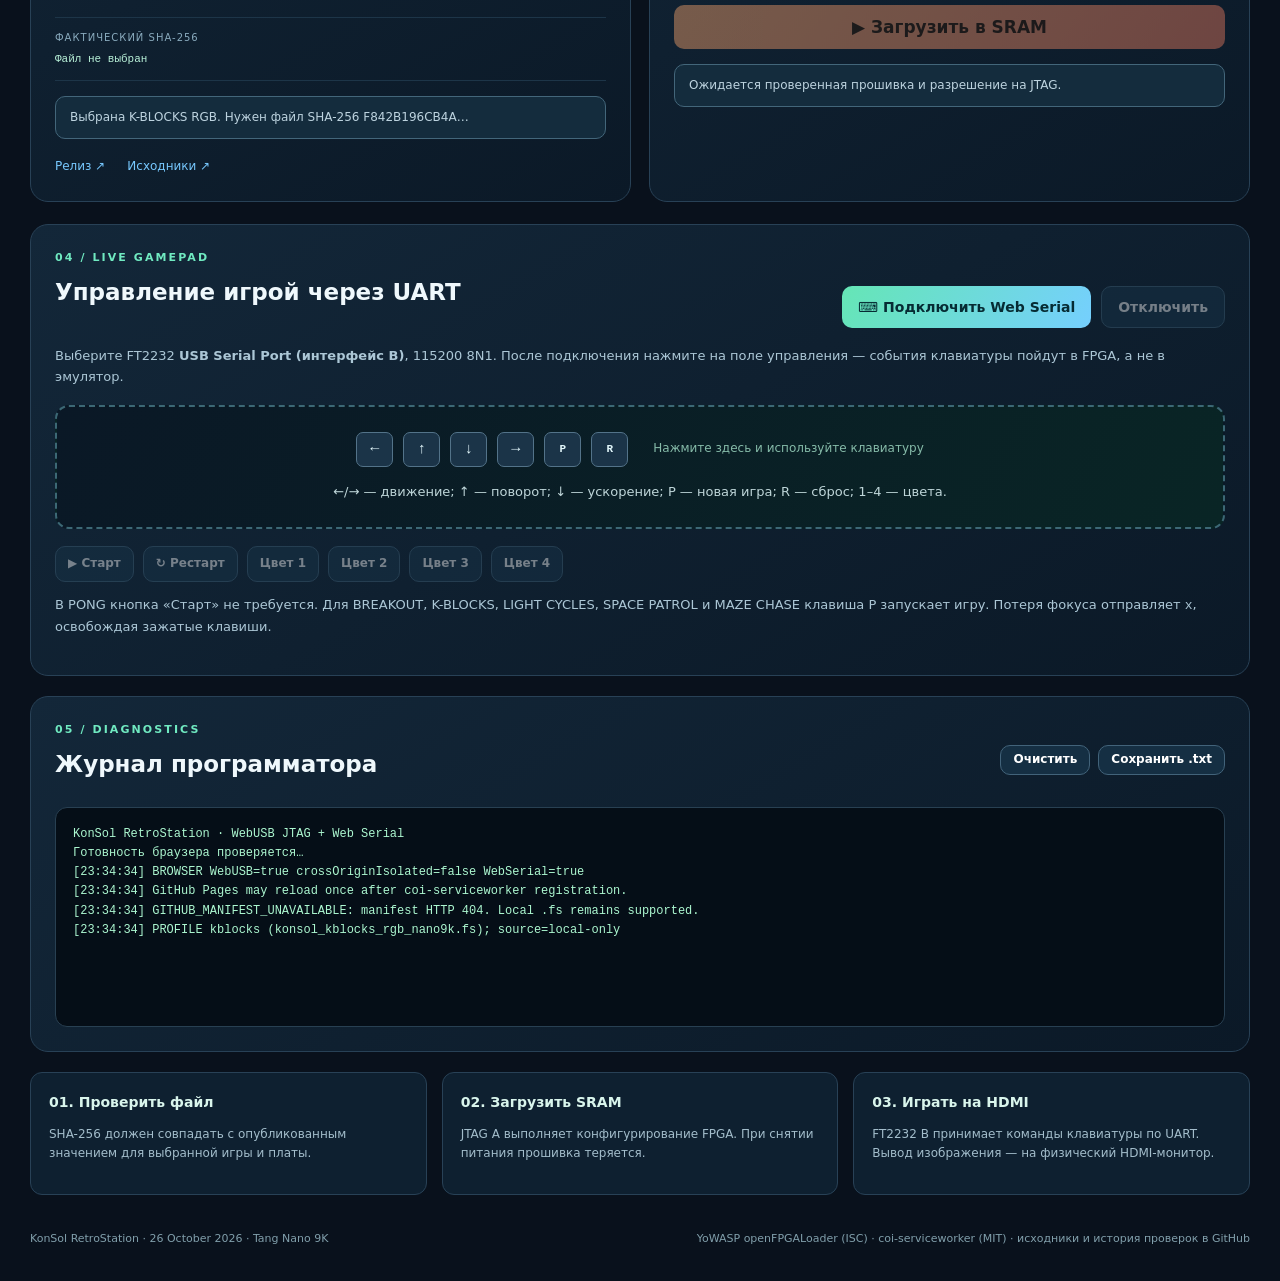
==== commit f6d46909: "feat(rs007): integrate six-game console and SHA-verified release deployment" ====
--- a/docs/console/index.html
+++ b/docs/console/index.html
@@ -4,7 +4,7 @@
   <meta charset="utf-8">
   <meta name="viewport" content="width=device-width, initial-scale=1">
   <meta name="theme-color" content="#0b1523">
-  <meta name="description" content="KonSol RetroStation — браузерная игровая консоль и SRAM WebUSB-программатор для Sipeed Tang Nano 9K. Pong, Breakout, K-Blocks, Light Cycles, Space Patrol.">
+  <meta name="description" content="KonSol RetroStation — браузерная игровая консоль и SRAM WebUSB-программатор для Sipeed Tang Nano 9K. Pong, Breakout, K-Blocks, Light Cycles, Space Patrol, Maze Chase.">
   <title>KonSol RetroStation · FPGA GAME CONSOLE</title>
   <link rel="stylesheet" href="./style.css">
   <!-- MIT-licensed coi-serviceworker is downloaded from a pinned version of our existing PiKoSoL loader at Pages build time. -->
@@ -26,7 +26,7 @@
       <section class="hero">
         <div>
           <p class="eyebrow">WEBUSB / FPGA RETRO GAMING</p>
-          <h1>Три игры.<br><span>Одна FPGA.</span></h1>
+          <h1>Шесть игр.<br><span>Одна FPGA.</span></h1>
           <p class="lead">Выберите игру, загрузите проверенный битстрим из GitHub или с ПК, запрограммируйте <strong>только SRAM</strong> и управляйте игрой с клавиатуры через Web Serial. Реальная игровая графика выводится на HDMI.</p>
           <div class="capabilities"><span>GW1NR-9C</span><span>HDMI 640×480</span><span>FT2232 USB</span><span class="safe">SRAM ONLY</span></div>
         </div>
@@ -61,7 +61,7 @@
             <button id="local-button" class="button outline" type="button" disabled>↑ Выбрать локальный .fs</button>
             <input type="file" id="local-file" accept=".fs" hidden>
           </div>
-          <p class="help">Если K-BLOCKS ещё не опубликован как GitHub Release, доступен <b>локальный</b> файл той же проверенной сборки. Файл с другим SHA-256 будет отвергнут.</p>
+          <p class="help">Можно загрузить проверенный файл из GitHub Releases или выбрать локальный .fs с тем же SHA-256. Файлы с другим хешем отклоняются.</p>
           <div class="checksum"><span>ЭТАЛОН SHA-256</span><code id="expected-sha">—</code></div>
           <div class="checksum"><span>ФАКТИЧЕСКИЙ SHA-256</span><code id="actual-sha">Файл не выбран</code></div>
           <div class="result neutral" id="verification-status" role="status">Для программирования необходим точный SHA-256 PASS.</div>
@@ -88,7 +88,7 @@
           <p id="controls-description">Для каждой игры назначение клавиш своё.</p>
         </div>
         <div class="quick"><button class="button outline quick-cmd" data-command="p" type="button" disabled>▶ Старт</button><button class="button outline quick-cmd" data-command="r" type="button" disabled>↻ Рестарт</button><button class="button outline quick-cmd" data-command="1" type="button" disabled>Цвет 1</button><button class="button outline quick-cmd" data-command="2" type="button" disabled>Цвет 2</button><button class="button outline quick-cmd" data-command="3" type="button" disabled>Цвет 3</button><button class="button outline quick-cmd" data-command="4" type="button" disabled>Цвет 4</button></div>
-        <p class="help">В PONG кнопка «Старт» не требуется. Для BREAKOUT, K-BLOCKS, LIGHT CYCLES и SPACE PATROL клавиша P запускает игру. Потеря фокуса отправляет <code>x</code>, освобождая зажатые клавиши.</p>
+        <p class="help">В PONG кнопка «Старт» не требуется. Для BREAKOUT, K-BLOCKS, LIGHT CYCLES, SPACE PATROL и MAZE CHASE клавиша P запускает игру. Потеря фокуса отправляет <code>x</code>, освобождая зажатые клавиши.</p>
       </section>
 
       <section class="panel event-log"><div class="log-head"><div><p class="eyebrow">05 / DIAGNOSTICS</p><h2>Журнал программатора</h2></div><div class="log-actions"><button id="clear-log" class="button text-button" type="button">Очистить</button><button id="download-log" class="button text-button" type="button">Сохранить .txt</button></div></div><pre id="log" role="log" aria-live="off">KonSol RetroStation · WebUSB JTAG + Web Serial
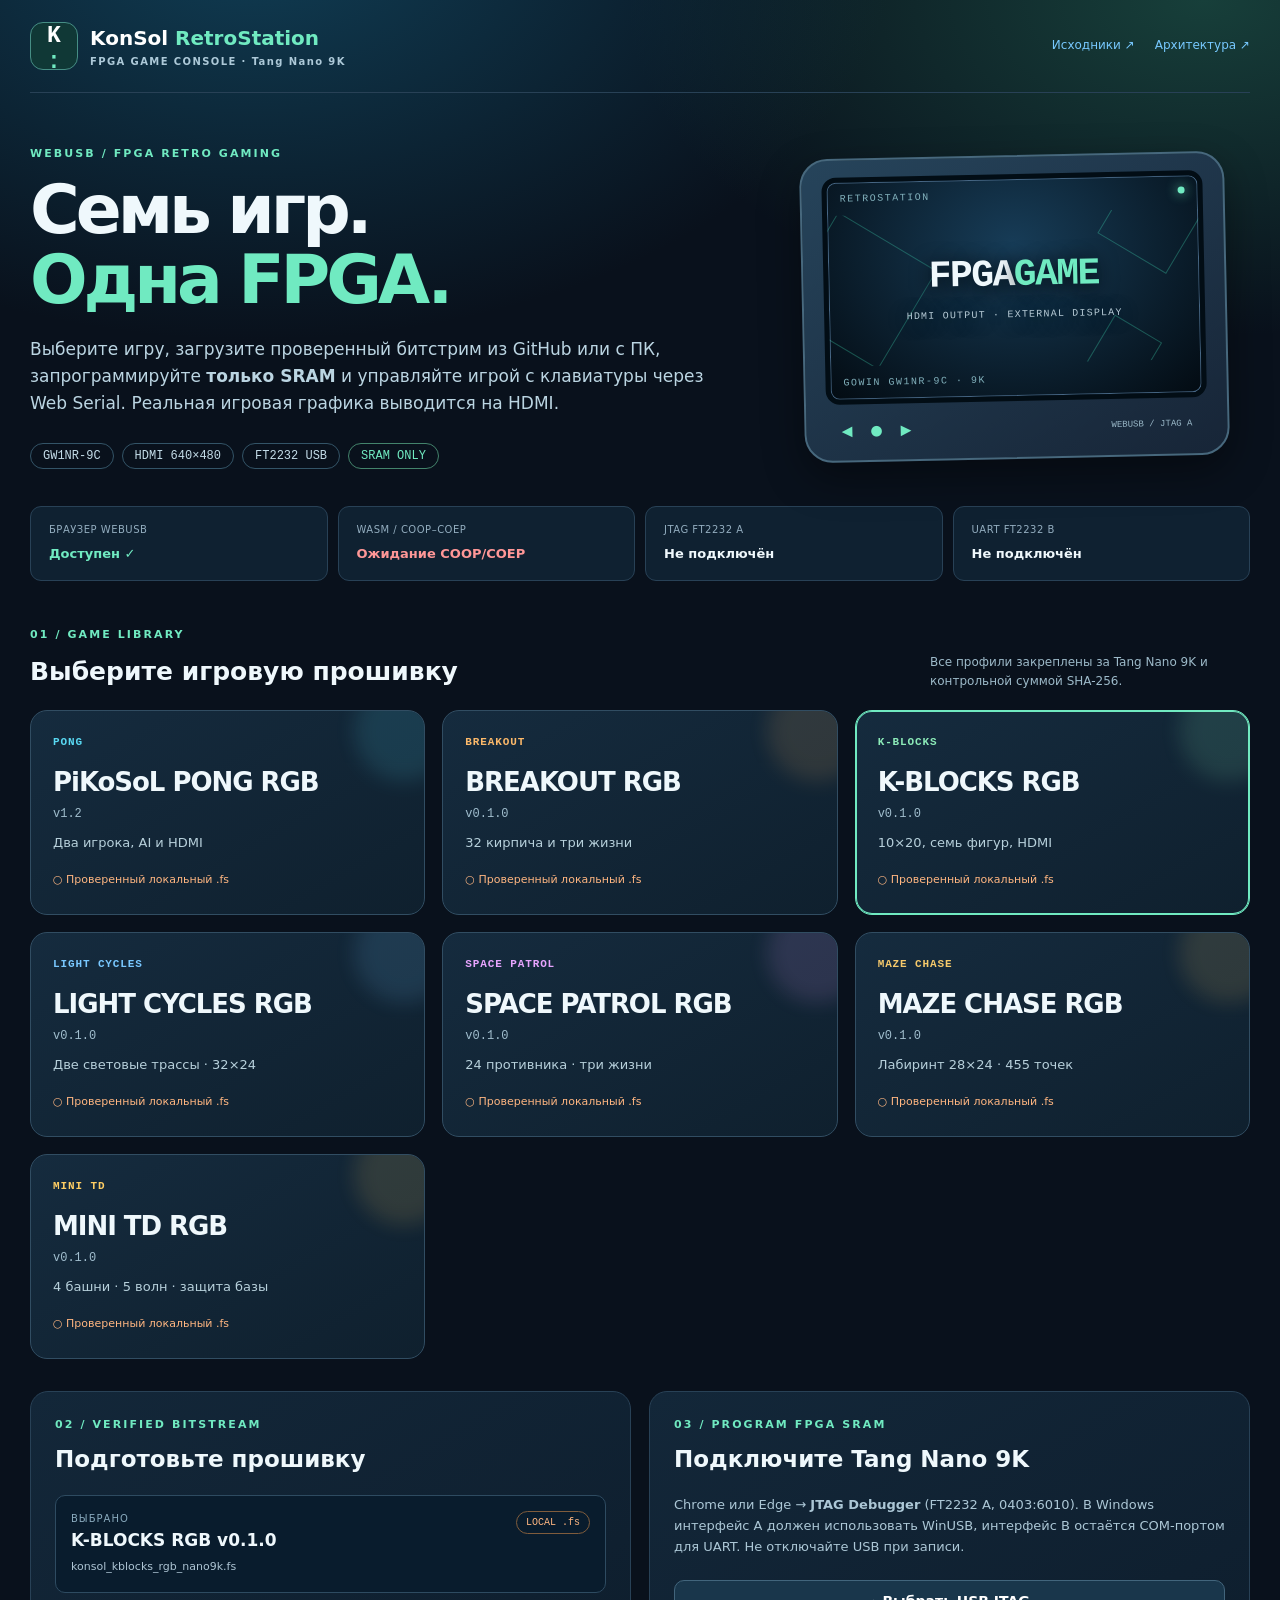
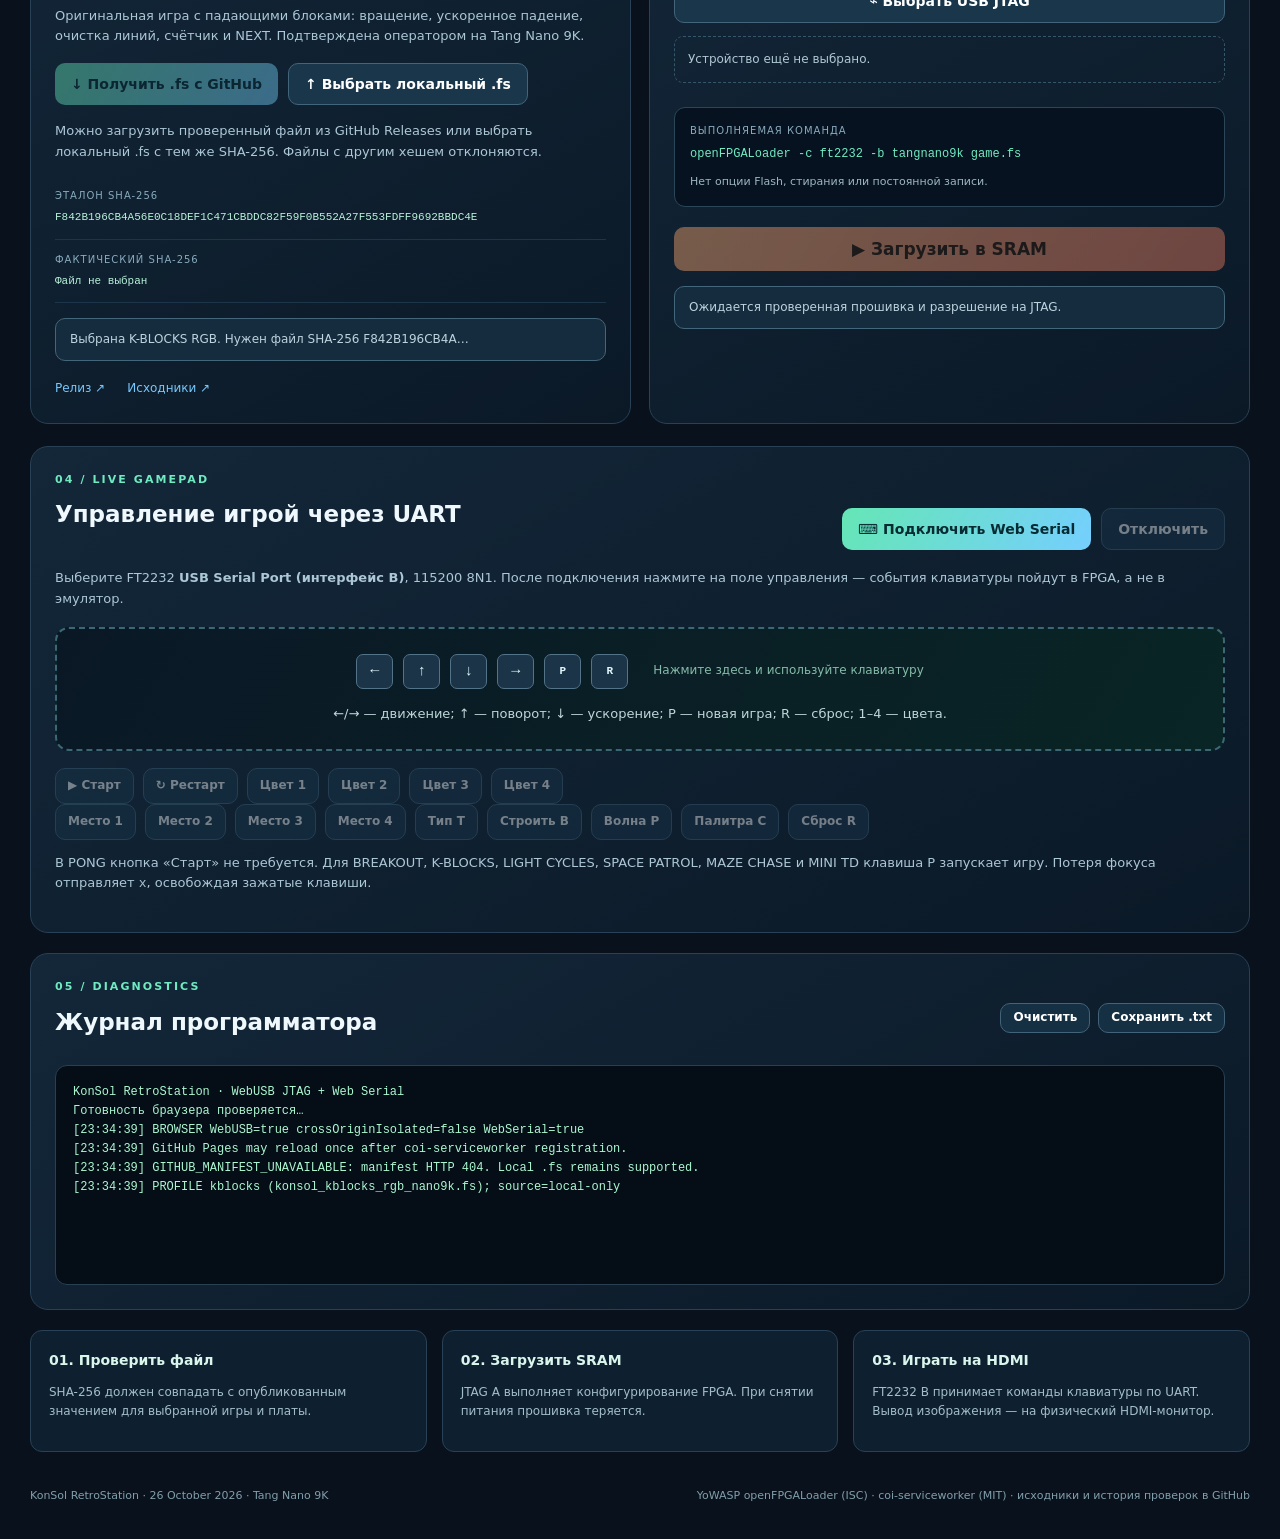
==== commit a14afb43: "feat(rs008/console): seven profiles, MINI TD controls and SHA-gated Pages staging" ====
--- a/docs/console/index.html
+++ b/docs/console/index.html
@@ -4,7 +4,7 @@
   <meta charset="utf-8">
   <meta name="viewport" content="width=device-width, initial-scale=1">
   <meta name="theme-color" content="#0b1523">
-  <meta name="description" content="KonSol RetroStation — браузерная игровая консоль и SRAM WebUSB-программатор для Sipeed Tang Nano 9K. Pong, Breakout, K-Blocks, Light Cycles, Space Patrol, Maze Chase.">
+  <meta name="description" content="KonSol RetroStation — браузерная игровая консоль и SRAM WebUSB-программатор для Sipeed Tang Nano 9K. Pong, Breakout, K-Blocks, Light Cycles, Space Patrol, Maze Chase, Mini TD.">
   <title>KonSol RetroStation · FPGA GAME CONSOLE</title>
   <link rel="stylesheet" href="./style.css">
   <!-- MIT-licensed coi-serviceworker is downloaded from a pinned version of our existing PiKoSoL loader at Pages build time. -->
@@ -26,7 +26,7 @@
       <section class="hero">
         <div>
           <p class="eyebrow">WEBUSB / FPGA RETRO GAMING</p>
-          <h1>Шесть игр.<br><span>Одна FPGA.</span></h1>
+          <h1>Семь игр.<br><span>Одна FPGA.</span></h1>
           <p class="lead">Выберите игру, загрузите проверенный битстрим из GitHub или с ПК, запрограммируйте <strong>только SRAM</strong> и управляйте игрой с клавиатуры через Web Serial. Реальная игровая графика выводится на HDMI.</p>
           <div class="capabilities"><span>GW1NR-9C</span><span>HDMI 640×480</span><span>FT2232 USB</span><span class="safe">SRAM ONLY</span></div>
         </div>
@@ -87,8 +87,9 @@
           <div class="gamepad-keys"><span class="keycap">←</span><span class="keycap">↑</span><span class="keycap">↓</span><span class="keycap">→</span><span class="keycap small-key">P</span><span class="keycap small-key">R</span><span class="gamepad-tip">Нажмите здесь и используйте клавиатуру</span></div>
           <p id="controls-description">Для каждой игры назначение клавиш своё.</p>
         </div>
-        <div class="quick"><button class="button outline quick-cmd" data-command="p" type="button" disabled>▶ Старт</button><button class="button outline quick-cmd" data-command="r" type="button" disabled>↻ Рестарт</button><button class="button outline quick-cmd" data-command="1" type="button" disabled>Цвет 1</button><button class="button outline quick-cmd" data-command="2" type="button" disabled>Цвет 2</button><button class="button outline quick-cmd" data-command="3" type="button" disabled>Цвет 3</button><button class="button outline quick-cmd" data-command="4" type="button" disabled>Цвет 4</button></div>
-        <p class="help">В PONG кнопка «Старт» не требуется. Для BREAKOUT, K-BLOCKS, LIGHT CYCLES, SPACE PATROL и MAZE CHASE клавиша P запускает игру. Потеря фокуса отправляет <code>x</code>, освобождая зажатые клавиши.</p>
+        <div class="quick" id="default-quick"><button class="button outline quick-cmd" data-command="p" type="button" disabled>▶ Старт</button><button class="button outline quick-cmd" data-command="r" type="button" disabled>↻ Рестарт</button><button class="button outline quick-cmd" data-command="1" type="button" disabled>Цвет 1</button><button class="button outline quick-cmd" data-command="2" type="button" disabled>Цвет 2</button><button class="button outline quick-cmd" data-command="3" type="button" disabled>Цвет 3</button><button class="button outline quick-cmd" data-command="4" type="button" disabled>Цвет 4</button></div>
+        <div class="quick" id="minitd-quick" hidden><button class="button outline quick-cmd" data-command="1" type="button" disabled>Место 1</button><button class="button outline quick-cmd" data-command="2" type="button" disabled>Место 2</button><button class="button outline quick-cmd" data-command="3" type="button" disabled>Место 3</button><button class="button outline quick-cmd" data-command="4" type="button" disabled>Место 4</button><button class="button outline quick-cmd" data-command="t" type="button" disabled>Тип T</button><button class="button outline quick-cmd" data-command="b" type="button" disabled>Строить B</button><button class="button outline quick-cmd" data-command="p" type="button" disabled>Волна P</button><button class="button outline quick-cmd" data-command="c" type="button" disabled>Палитра C</button><button class="button outline quick-cmd" data-command="r" type="button" disabled>Сброс R</button></div>
+        <p class="help">В PONG кнопка «Старт» не требуется. Для BREAKOUT, K-BLOCKS, LIGHT CYCLES, SPACE PATROL, MAZE CHASE и MINI TD клавиша P запускает игру. Потеря фокуса отправляет <code>x</code>, освобождая зажатые клавиши.</p>
       </section>
 
       <section class="panel event-log"><div class="log-head"><div><p class="eyebrow">05 / DIAGNOSTICS</p><h2>Журнал программатора</h2></div><div class="log-actions"><button id="clear-log" class="button text-button" type="button">Очистить</button><button id="download-log" class="button text-button" type="button">Сохранить .txt</button></div></div><pre id="log" role="log" aria-live="off">KonSol RetroStation · WebUSB JTAG + Web Serial
